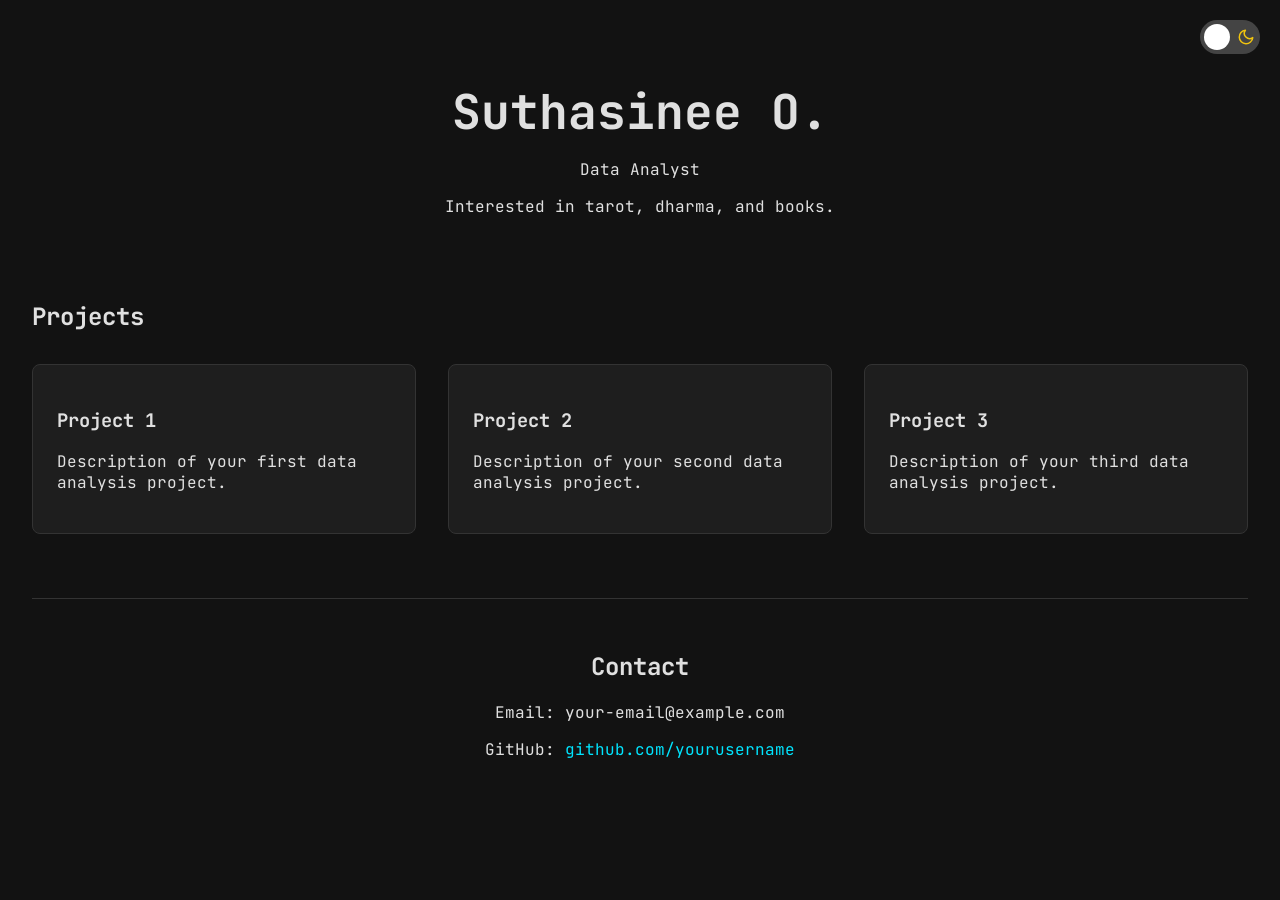
==== docs/index.html @ 0e986a1f "deploy: move website files to /docs for GitHub Pages" ====
<!DOCTYPE html>
<html lang="en">
<head>
    <meta charset="UTF-8">
    <meta name="viewport" content="width=device-width, initial-scale=1.0">
    <title>Suthasinee O. | Data Analyst</title>
    <link rel="stylesheet" href="style.css">
</head>
<body>
    <div class="theme-switch-wrapper">
        <label class="theme-switch" for="checkbox">
            <input type="checkbox" id="checkbox" />
            <div class="slider">
                <svg class="sun" xmlns="http://www.w3.org/2000/svg" width="16" height="16" viewBox="0 0 24 24" fill="none" stroke="currentColor" stroke-width="2" stroke-linecap="round" stroke-linejoin="round"><circle cx="12" cy="12" r="5"></circle><line x1="12" y1="1" x2="12" y2="3"></line><line x1="12" y1="21" x2="12" y2="23"></line><line x1="4.22" y1="4.22" x2="5.64" y2="5.64"></line><line x1="18.36" y1="18.36" x2="19.78" y2="19.78"></line><line x1="1" y1="12" x2="3" y2="12"></line><line x1="21" y1="12" x2="23" y2="12"></line><line x1="4.22" y1="19.78" x2="5.64" y2="18.36"></line><line x1="18.36" y1="5.64" x2="19.78" y2="4.22"></line></svg>
                <svg class="moon" xmlns="http://www.w3.org/2000/svg" width="16" height="16" viewBox="0 0 24 24" fill="none" stroke="currentColor" stroke-width="2" stroke-linecap="round" stroke-linejoin="round"><path d="M21 12.79A9 9 0 1 1 11.21 3 7 7 0 0 0 21 12.79z"></path></svg>
            </div>
        </label>
    </div>

    <header>
        <h1>Suthasinee O.</h1>
        <p>Data Analyst</p>
        <p>Interested in tarot, dharma, and books.</p>
    </header>

    <main>
        <section id="projects">
            <h2>Projects</h2>
            <div class="project-grid">
                <article class="project-card">
                    <h3>Project 1</h3>
                    <p>Description of your first data analysis project.</p>
                </article>
                <article class="project-card">
                    <h3>Project 2</h3>
                    <p>Description of your second data analysis project.</p>
                </article>
                <article class="project-card">
                    <h3>Project 3</h3>
                    <p>Description of your third data analysis project.</p>
                </article>
            </div>
        </section>
    </main>

    <footer>
        <section id="contact">
            <h2>Contact</h2>
            <p>Email: your-email@example.com</p>
            <p>GitHub: <a href="#">github.com/yourusername</a></p>
        </section>
    </footer>

    <script>
        const toggleSwitch = document.querySelector('.theme-switch input[type="checkbox"]');
        const currentTheme = localStorage.getItem('theme');

        if (currentTheme) {
            document.body.classList.add(currentTheme);
            if (currentTheme === 'light-theme') {
                toggleSwitch.checked = true;
            }
        }

        function switchTheme(e) {
            if (e.target.checked) {
                document.body.classList.add('light-theme');
                localStorage.setItem('theme', 'light-theme');
            } else {
                document.body.classList.remove('light-theme');
                localStorage.setItem('theme', 'dark-theme');
            }    
        }

        toggleSwitch.addEventListener('change', switchTheme, false);
    </script>
</body>
</html>
---- docs/style.css ----
@import url('https://fonts.googleapis.com/css2?family=JetBrains+Mono:wght@400;700&display=swap');

:root {
    --bg-color: #121212;
    --text-color: #E0E0E0;
    --card-bg: #1E1E1E;
    --border-color: #333;
    --link-color: #00E5FF;
}

body.light-theme {
    --bg-color: #F5F5F5;
    --text-color: #212121;
    --card-bg: #FFFFFF;
    --border-color: #E0E0E0;
    --link-color: #007BFF;
}

body {
    background-color: var(--bg-color);
    color: var(--text-color);
    font-family: 'JetBrains Mono', monospace;
    margin: 0;
    padding: 2rem;
    transition: background-color 0.3s ease, color 0.3s ease;
}

header {
    text-align: center;
    padding: 3rem 0;
}

h1 {
    font-size: 3rem;
    margin: 0;
}

.project-grid {
    display: grid;
    grid-template-columns: repeat(auto-fit, minmax(300px, 1fr));
    gap: 2rem;
    margin-top: 2rem;
}

.project-card {
    background-color: var(--card-bg);
    padding: 1.5rem;
    border-radius: 8px;
    border: 1px solid var(--border-color);
    transition: background-color 0.3s ease, border-color 0.3s ease;
}

footer {
    margin-top: 4rem;
    text-align: center;
    border-top: 1px solid var(--border-color);
    padding-top: 2rem;
    transition: border-color 0.3s ease;
}

a {
    color: var(--link-color);
    text-decoration: none;
}

/* Theme Switch Styles */
.theme-switch-wrapper {
    display: flex;
    align-items: center;
    position: fixed;
    top: 20px;
    right: 20px;
    z-index: 100;
}

.theme-switch {
    display: inline-block;
    height: 34px;
    position: relative;
    width: 60px;
}

.theme-switch input {
    display: none;
}

.slider {
    background-color: #444;
    bottom: 0;
    cursor: pointer;
    left: 0;
    position: absolute;
    right: 0;
    top: 0;
    transition: .4s;
    border-radius: 34px;
    display: flex;
    align-items: center;
    justify-content: space-between;
    padding: 0 5px;
}

.slider:before {
    background-color: #fff;
    bottom: 4px;
    content: "";
    height: 26px;
    left: 4px;
    position: absolute;
    transition: .4s;
    width: 26px;
    border-radius: 50%;
    z-index: 2;
}

input:checked + .slider {
    background-color: #00E5FF;
}

input:checked + .slider:before {
    transform: translateX(26px);
}

.slider svg {
    width: 18px;
    height: 18px;
    z-index: 1;
    transition: 0.4s;
}

.sun {
    color: #f39c12;
}

.moon {
    color: #f1c40f;
}

/* Optional: hide/show icons based on state if preferred, but usually both look good */
input:checked + .slider .sun {
    opacity: 1;
}

input:not(:checked) + .slider .moon {
    opacity: 1;
}
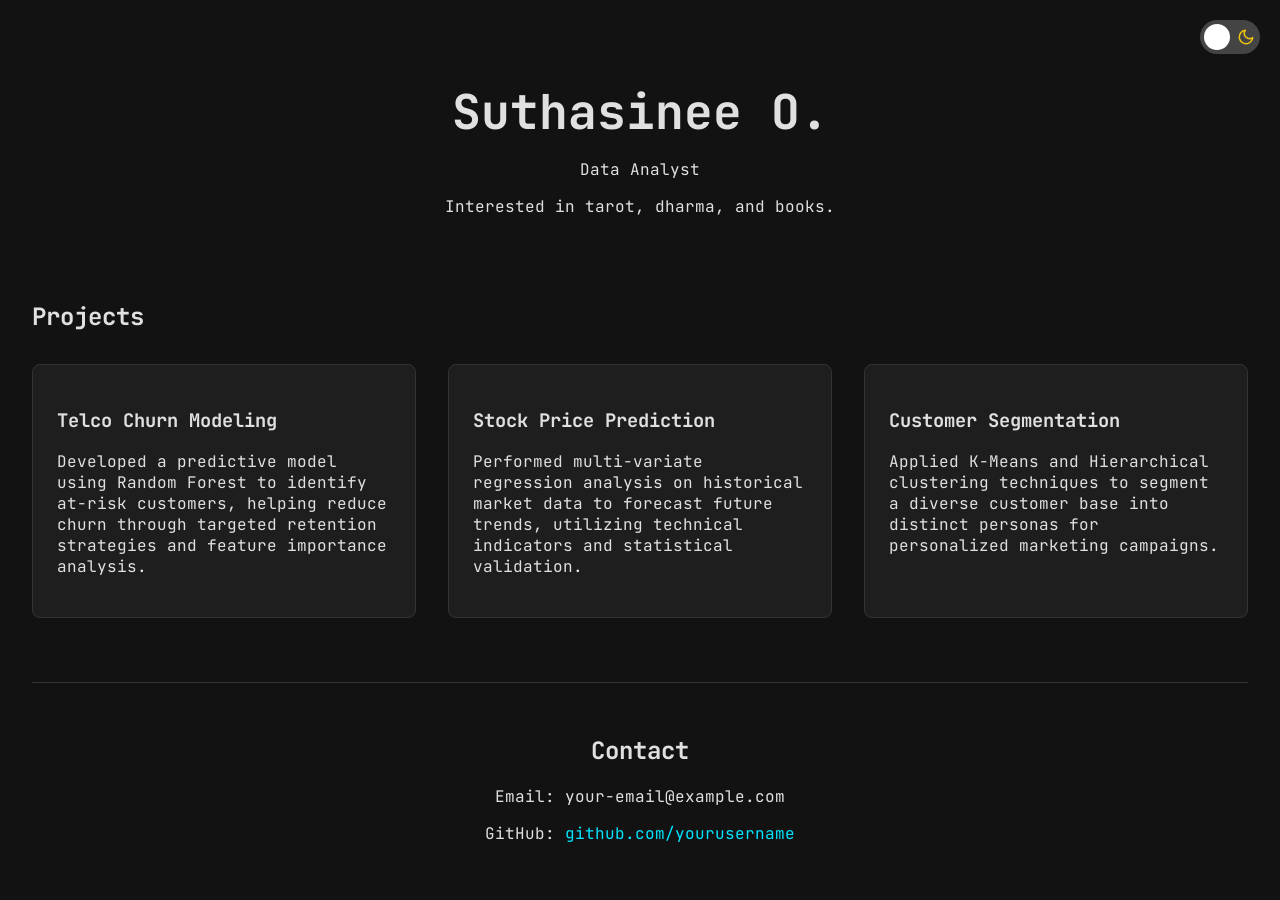
==== commit befeadd7: "feat: update projects with telco churn, stock prediction, and customer segmentation" ====
--- a/docs/index.html
+++ b/docs/index.html
@@ -28,16 +28,16 @@
             <h2>Projects</h2>
             <div class="project-grid">
                 <article class="project-card">
-                    <h3>Project 1</h3>
-                    <p>Description of your first data analysis project.</p>
+                    <h3>Telco Churn Modeling</h3>
+                    <p>Developed a predictive model using Random Forest to identify at-risk customers, helping reduce churn through targeted retention strategies and feature importance analysis.</p>
                 </article>
                 <article class="project-card">
-                    <h3>Project 2</h3>
-                    <p>Description of your second data analysis project.</p>
+                    <h3>Stock Price Prediction</h3>
+                    <p>Performed multi-variate regression analysis on historical market data to forecast future trends, utilizing technical indicators and statistical validation.</p>
                 </article>
                 <article class="project-card">
-                    <h3>Project 3</h3>
-                    <p>Description of your third data analysis project.</p>
+                    <h3>Customer Segmentation</h3>
+                    <p>Applied K-Means and Hierarchical clustering techniques to segment a diverse customer base into distinct personas for personalized marketing campaigns.</p>
                 </article>
             </div>
         </section>
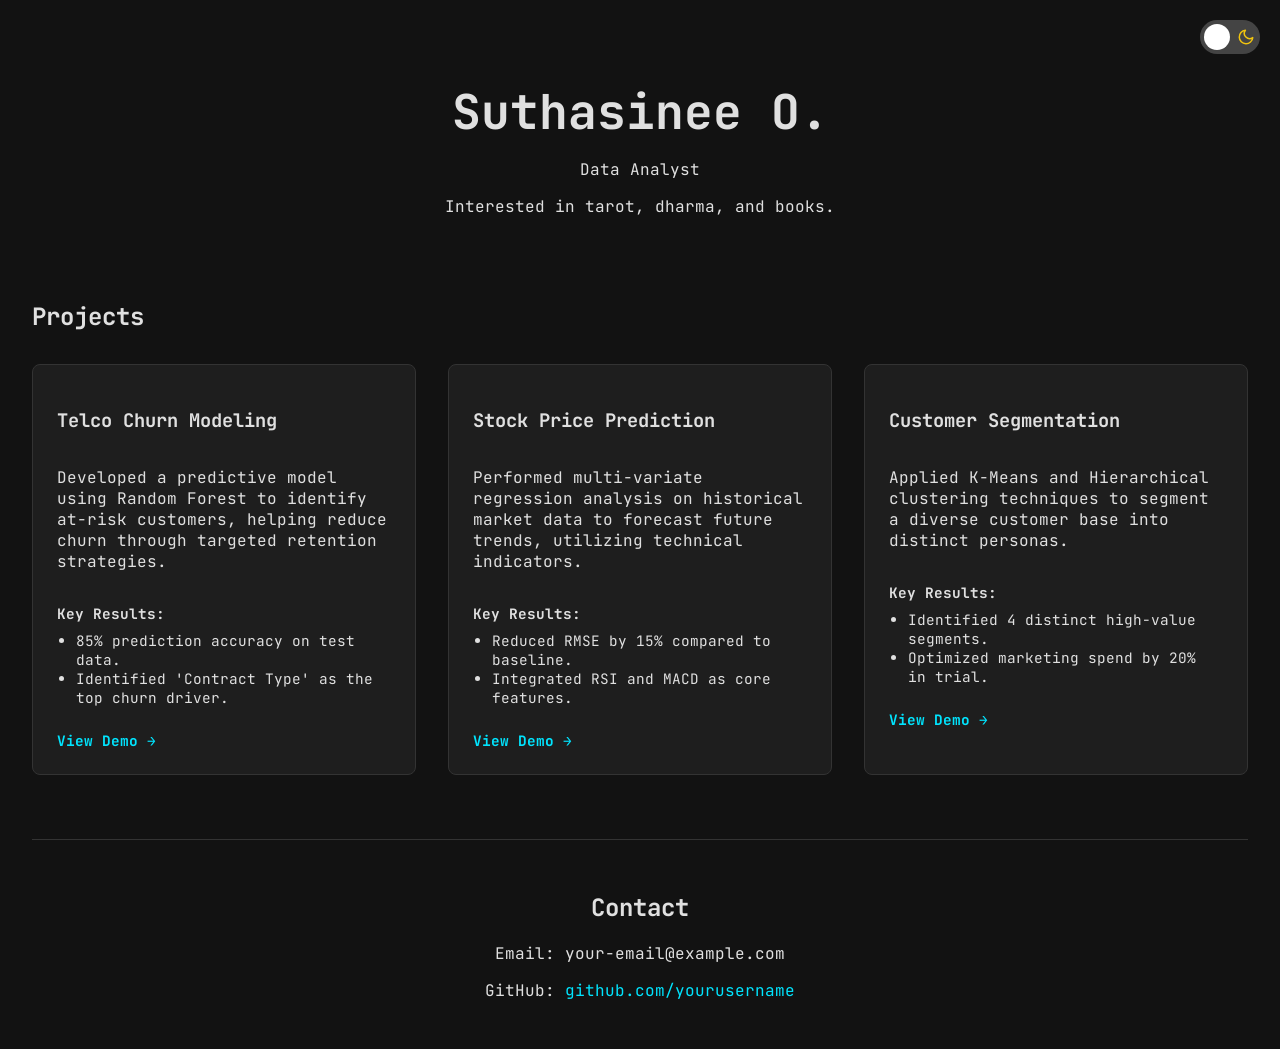
==== commit f5ef3f14: "feat: add detailed demo content and styling to projects" ====
--- a/docs/index.html
+++ b/docs/index.html
@@ -29,15 +29,39 @@
             <div class="project-grid">
                 <article class="project-card">
                     <h3>Telco Churn Modeling</h3>
-                    <p>Developed a predictive model using Random Forest to identify at-risk customers, helping reduce churn through targeted retention strategies and feature importance analysis.</p>
+                    <p>Developed a predictive model using Random Forest to identify at-risk customers, helping reduce churn through targeted retention strategies.</p>
+                    <div class="demo-content">
+                        <strong>Key Results:</strong>
+                        <ul>
+                            <li>85% prediction accuracy on test data.</li>
+                            <li>Identified 'Contract Type' as the top churn driver.</li>
+                        </ul>
+                        <a href="#" class="demo-link">View Demo →</a>
+                    </div>
                 </article>
                 <article class="project-card">
                     <h3>Stock Price Prediction</h3>
-                    <p>Performed multi-variate regression analysis on historical market data to forecast future trends, utilizing technical indicators and statistical validation.</p>
+                    <p>Performed multi-variate regression analysis on historical market data to forecast future trends, utilizing technical indicators.</p>
+                    <div class="demo-content">
+                        <strong>Key Results:</strong>
+                        <ul>
+                            <li>Reduced RMSE by 15% compared to baseline.</li>
+                            <li>Integrated RSI and MACD as core features.</li>
+                        </ul>
+                        <a href="#" class="demo-link">View Demo →</a>
+                    </div>
                 </article>
                 <article class="project-card">
                     <h3>Customer Segmentation</h3>
-                    <p>Applied K-Means and Hierarchical clustering techniques to segment a diverse customer base into distinct personas for personalized marketing campaigns.</p>
+                    <p>Applied K-Means and Hierarchical clustering techniques to segment a diverse customer base into distinct personas.</p>
+                    <div class="demo-content">
+                        <strong>Key Results:</strong>
+                        <ul>
+                            <li>Identified 4 distinct high-value segments.</li>
+                            <li>Optimized marketing spend by 20% in trial.</li>
+                        </ul>
+                        <a href="#" class="demo-link">View Demo →</a>
+                    </div>
                 </article>
             </div>
         </section>
--- a/docs/style.css
+++ b/docs/style.css
@@ -48,6 +48,29 @@
     border-radius: 8px;
     border: 1px solid var(--border-color);
     transition: background-color 0.3s ease, border-color 0.3s ease;
+    display: flex;
+    flex-direction: column;
+}
+
+.demo-content {
+    margin-top: 1rem;
+    font-size: 0.9rem;
+}
+
+.demo-content ul {
+    padding-left: 1.2rem;
+    margin: 0.5rem 0;
+}
+
+.demo-link {
+    display: inline-block;
+    margin-top: 1rem;
+    font-weight: bold;
+    color: var(--link-color);
+}
+
+.demo-link:hover {
+    text-decoration: underline;
 }
 
 footer {
